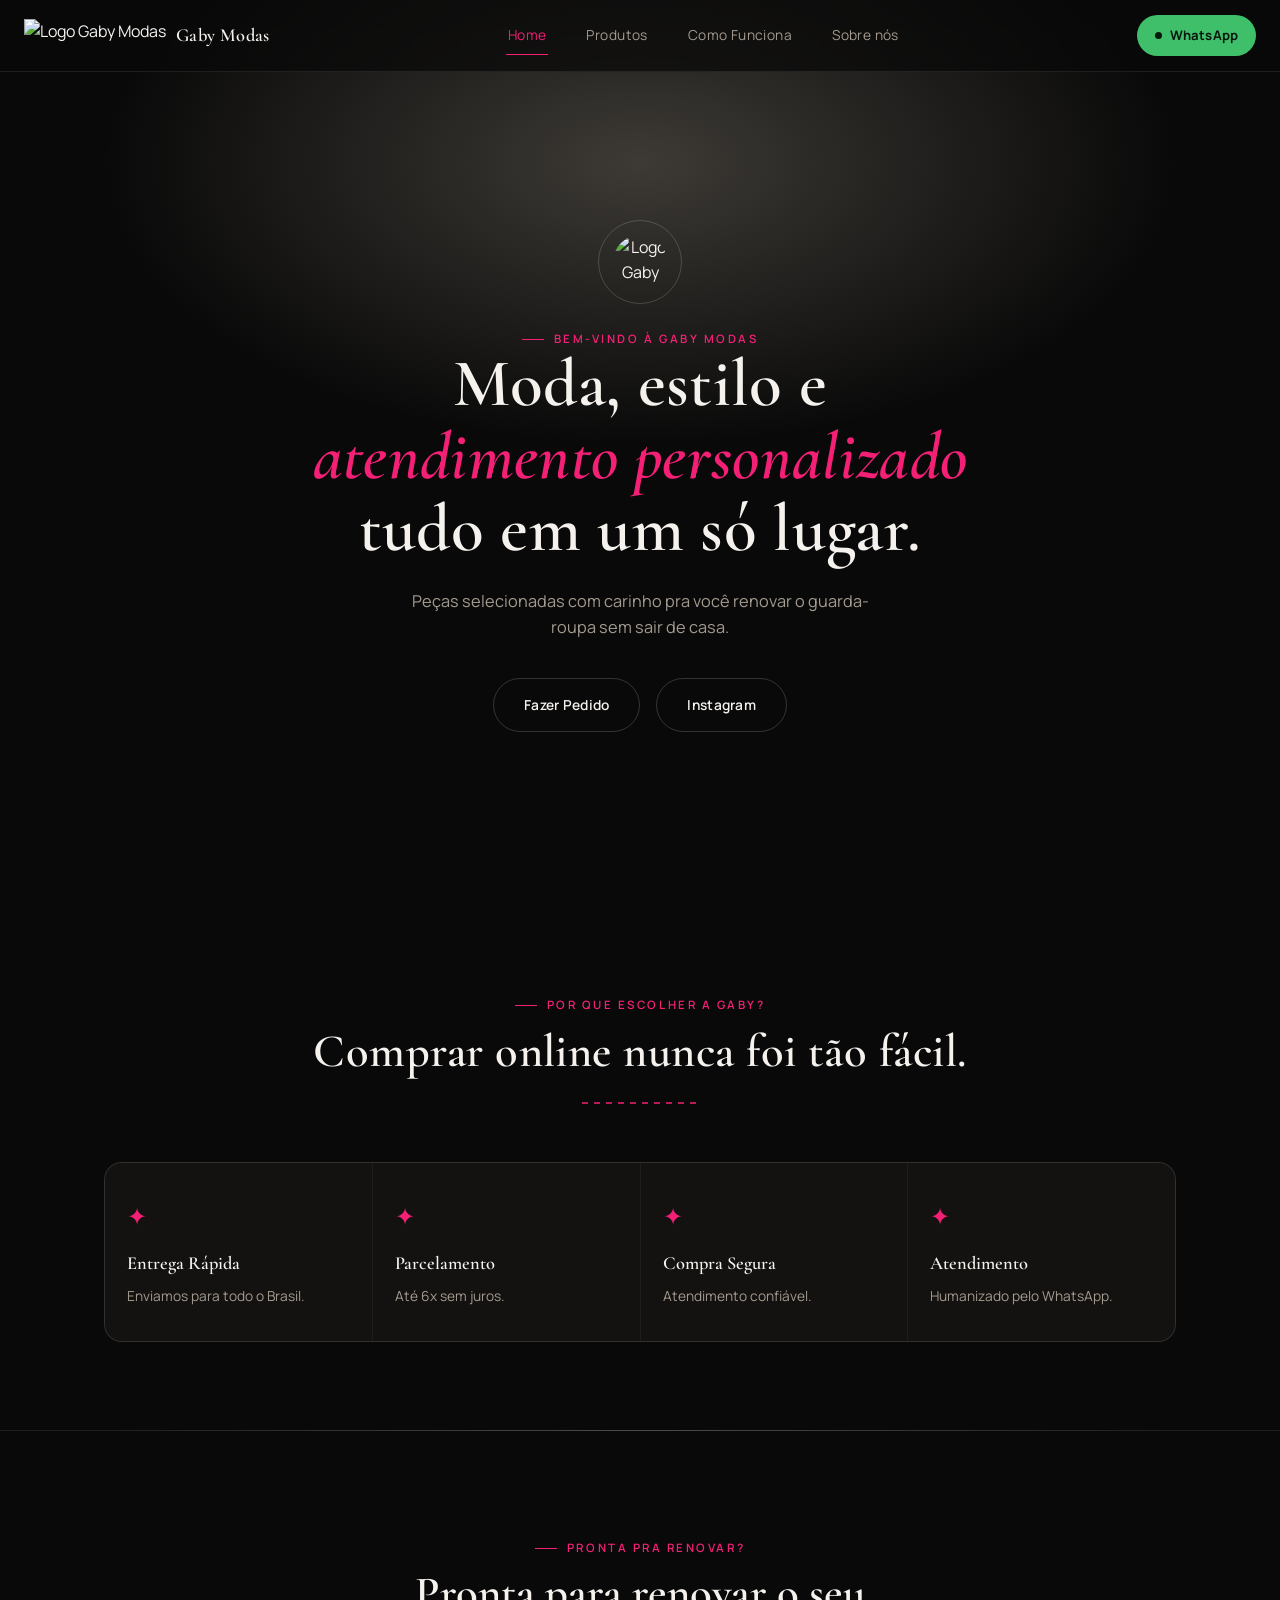
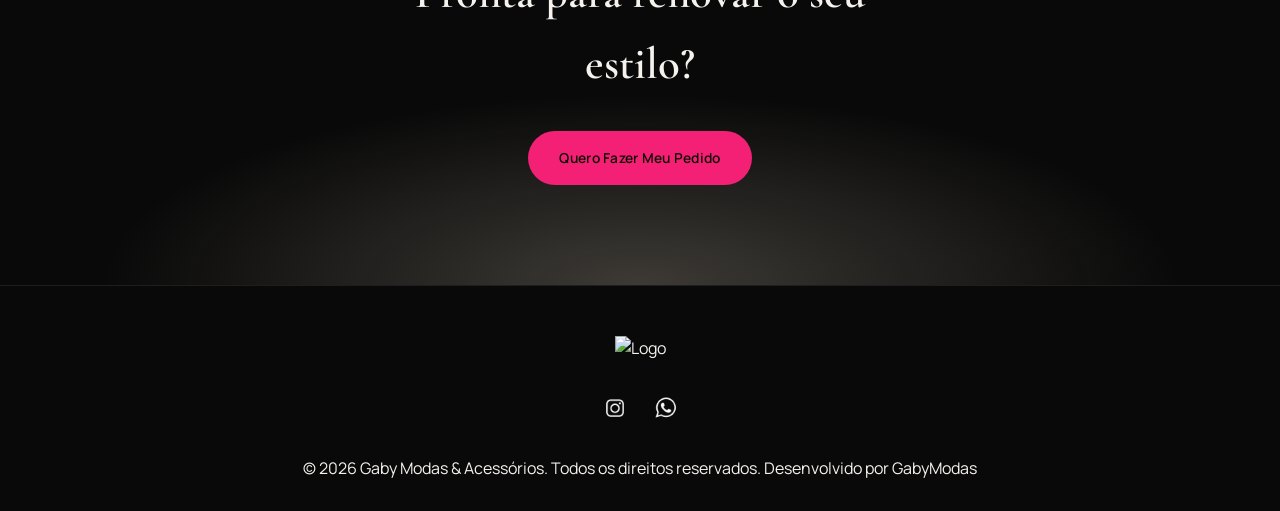
==== GabyModassistem/index.html @ c8cf74db "Add files via upload" ====
<!DOCTYPE html>
<html lang="pt-BR">
<head>
<meta charset="UTF-8" />
<meta name="viewport" content="width=device-width, initial-scale=1.0, viewport-fit=cover" />
<title>Gaby Modas & Acessórios — Home</title>
<meta name="description" content="Moda feminina, tênis e acessórios. Atendimento personalizado pelo WhatsApp." />
<meta name="theme-color" content="#090909" />
<link rel="shortcut icon" href="assets/img/FaviconG.png" type="image/x-icon">
<link rel="preconnect" href="https://fonts.googleapis.com">
<link rel="preconnect" href="https://fonts.gstatic.com" crossorigin>
<link href="https://fonts.googleapis.com/css2?family=Cormorant+Garamond:ital,wght@0,500;0,600;1,500&family=Manrope:wght@400;500;600;700&display=swap" rel="stylesheet">
<link rel="stylesheet" href="css/style.css" />
</head>
<body data-page="home">

<nav class="navbar">
  <a href="index.html" class="nav-brand">
    <img src="https://gabymodas.vercel.app/logo_1.png" alt="Logo Gaby Modas" />
    <span>Gaby Modas</span>
  </a>

  <div class="nav-links">
    <a href="index.html" data-page="home">Home</a>
    <a href="produtos.html" data-page="produtos">Produtos</a>
    <a href="como-funciona.html" data-page="como-funciona">Como Funciona</a>
    <a href="Sobrenos.html" data-page="sobre-nos">Sobre nós</a>
  </div>

  <a class="nav-cta wa-link" href="https://wa.me/5519993519300" target="_blank" rel="noopener">
    <span class="dot"></span> WhatsApp
  </a>

  <button class="nav-toggle" aria-label="Abrir menu">
    <span></span><span></span><span></span>
  </button>
</nav>

<div class="nav-overlay">
  <a href="index.html" data-page="home">Home</a>
  <a href="produtos.html" data-page="produtos">Produtos</a>
  <a href="como-funciona.html" data-page="como-funciona">Como Funciona</a>
  <a href="Sobrenos.html" data-page="sobre-nos">Sobre Nós</a>
  <a class="btn btn-primary nav-cta wa-link" href="#" target="_blank" rel="noopener">
    <span class="dot"></span> Falar no WhatsApp
  </a>
</div>


<header class="hero">
  <img class="hero-logo" src="https://gabymodas.vercel.app/logo_1.png" alt="Logo Gaby Modas" />
  <span class="eyebrow">Bem-vindo à Gaby Modas</span>
  <h1>Moda, estilo e <br><em>atendimento personalizado</em> tudo em um só lugar.</h1>
  <p>Peças selecionadas com carinho pra você renovar o guarda-roupa sem sair de casa.</p>
  <div class="hero-actions">
    <a href="https://wa.me/5519993519300" class="btn btn-outline wa-link" target="_blank" rel="noopener">Fazer Pedido</a>
    <a href="https://www.instagram.com/gabymodaseacessorios2025?utm_source=qr" target="_blank" rel="noopener" class="btn btn-outline">Instagram</a>
  </div>
</header>


<section class="section">
  <div class="section-head reveal">
    <span class="eyebrow">Por que escolher a Gaby?</span>
    <h2 class="section-title">Comprar online nunca foi tão fácil.</h2>
    <div class="stitch">
      <svg viewBox="0 0 120 14"><path d="M2 7 H118" /></svg>
    </div>
  </div>

  <div class="benefit-grid">
    <div class="benefit">
      <div class="icon">✦</div>
      <h3>Entrega Rápida</h3>
      <p>Enviamos para todo o Brasil.</p>
    </div>
    <div class="benefit">
      <div class="icon">✦</div>
      <h3>Parcelamento</h3>
      <p>Até 6x sem juros.</p>
    </div>
    <div class="benefit">
      <div class="icon">✦</div>
      <h3>Compra Segura</h3>
      <p>Atendimento confiável.</p>
    </div>
    <div class="benefit">
      <div class="icon">✦</div>
      <h3>Atendimento</h3>
      <p>Humanizado pelo WhatsApp.</p>
    </div>
  </div>
</section>


<section class="cta-final">
  <span class="eyebrow">Pronta pra renovar?</span>
  <h2>Pronta para renovar o seu estilo?</h2>
  <a href="#" class="btn btn-primary wa-link" target="_blank" rel="noopener">Quero Fazer Meu Pedido</a>
</section>

<footer>
  <a href="index.html" class="nav-brand">
    <img src="https://gabymodas.vercel.app/logo_1.png" alt="Logo" />
  </a>
  <div class="foot-links">
    <a href="https://www.instagram.com/gabymodaseacessorios2025?utm_source=qr" target="_blank" rel="noopener" aria-label="Instagram"><img src="assets/img/LogoInsta.png" alt="logoInstagram"></a>
    <a href="#" class="wa-link" target="_blank" rel="noopener" aria-label="WhatsApp"><img src="assets/img/logoWhatsApp.png" alt="logoWhatsApp"></a>
  </div>
  <p>© 2026 Gaby Modas & Acessórios. Todos os direitos reservados. Desenvolvido por GabyModas</p>
  </footer>

<script src="js/main.js"></script>
</body>
</html>
---- GabyModassistem/css/style.css ----
:root {
  --bg: #090909;
  --bg-elevated: #141210;
  --bg-card: #16140f;
  --line: rgba(245, 242, 238, 0.09);
  --line-strong: rgba(245, 242, 238, 0.18);

  --text: #f5f2ee;
  --text-muted: #a49b8f;
  --text-faint: #6b645b;

  --accent: #F42076;
  --accent-soft: rgba(163, 154, 140, 0.342);
  --accent-dim: #F42076;

  --whatsapp: #3fbf6a;

  --font-display: "Cormorant Garamond", "Times New Roman", serif;
  --font-body: "Manrope", -apple-system, BlinkMacSystemFont, sans-serif;

  --nav-h: 72px;
  --ease: cubic-bezier(0.22, 1, 0.36, 1);
  --footer-icon-size: 36px;
}

@media (prefers-reduced-motion: reduce) {
  * { animation-duration: 0.001ms !important; transition-duration: 0.001ms !important; }
}

* { box-sizing: border-box; margin: 0; padding: 0; }

html { scroll-behavior: smooth; }

body {
  background: var(--bg);
  color: var(--text);
  font-family: var(--font-body);
  line-height: 1.6;
  -webkit-font-smoothing: antialiased;
  overflow-x: hidden;
}

img { max-width: 100%; display: block; }
a { color: inherit; text-decoration: none; }
ul { list-style: none; }

.eyebrow {
  font-family: var(--font-body);
  font-size: 0.72rem;
  letter-spacing: 0.22em;
  text-transform: uppercase;
  color: var(--accent);
  font-weight: 600;
  display: inline-flex;
  align-items: center;
  gap: 10px;
}
.eyebrow::before {
  content: "";
  width: 22px;
  height: 1px;
  background: var(--accent);
  display: inline-block;
}

.section-title {
  font-family: var(--font-display);
  font-weight: 600;
  font-size: clamp(2rem, 6vw, 2.9rem);
  line-height: 1.15;
  margin-top: 10px;
  letter-spacing: 0.01em;
}

.section {
  padding: 88px 24px;
  max-width: 1120px;
  margin: 0 auto;
}

.section-head { text-align: center; margin-bottom: 52px; }

.stitch {
  width: 120px;
  height: 14px;
  margin: 18px auto 0;
  overflow: hidden;
}
.stitch svg { width: 100%; height: 100%; display: block; }
.stitch path {
  stroke: var(--accent);
  stroke-width: 1.4;
  stroke-dasharray: 6 6;
  fill: none;
  stroke-dashoffset: 200;
  transition: stroke-dashoffset 1.1s var(--ease);
}
.stitch.in-view path { stroke-dashoffset: 0; }

.navbar {
  position: fixed;
  top: 0; left: 0; right: 0;
  height: var(--nav-h);
  z-index: 1000;
  display: flex;
  align-items: center;
  justify-content: space-between;
  padding: 0 24px;
  background: rgba(9, 9, 9, 0.72);
  backdrop-filter: blur(14px) saturate(140%);
  -webkit-backdrop-filter: blur(14px) saturate(140%);
  border-bottom: 1px solid var(--line);
  transition: transform 0.4s var(--ease), background 0.3s ease;
}
.navbar.nav-hidden { transform: translateY(-100%); }
.navbar.nav-solid { background: rgba(9, 9, 9, 0.94); }

.nav-brand { display: flex; align-items: center; gap: 10px; }
.nav-brand img { height: 34px; width: auto; }
.nav-brand span {
  font-family: var(--font-display);
  font-size: 1.15rem;
  letter-spacing: 0.02em;
  font-weight: 600;
}

.nav-links {
  display: flex;
  align-items: center;
  gap: 36px;
}
.nav-links a {
  position: relative;
  font-size: 0.86rem;
  letter-spacing: 0.03em;
  color: var(--text-muted);
  padding: 8px 2px;
  transition: color 0.25s ease;
}
.nav-links a::after {
  content: "";
  position: absolute;
  left: 0; bottom: 0;
  height: 1px;
  width: 0;
  background: var(--accent);
  transition: width 0.3s var(--ease);
}
.nav-links a:hover,
.nav-links a:focus-visible { color: var(--text); }
.nav-links a:hover::after,
.nav-links a:focus-visible::after,
.nav-links a.active::after { width: 100%; }
.nav-links a.active { color: var(--accent); }

.nav-cta {
  display: inline-flex;
  align-items: center;
  gap: 8px;
  background: var(--whatsapp);
  color: #06170c;
  font-weight: 700;
  font-size: 0.82rem;
  padding: 10px 18px;
  border-radius: 100px;
  letter-spacing: 0.01em;
}
.nav-cta .dot {
  width: 7px; height: 7px; border-radius: 50%;
  background: #06170c;
  animation: pulse-dot 1.8s ease-in-out infinite;
}
@keyframes pulse-dot { 0%,100%{opacity:1} 50%{opacity:.35} }

.nav-toggle {
  display: none;
  flex-direction: column;
  gap: 5px;
  background: none;
  border: none;
  cursor: pointer;
  padding: 8px;
}
.nav-toggle span {
  width: 22px; height: 1.5px;
  background: var(--text);
  transition: transform 0.3s var(--ease), opacity 0.2s ease;
}
.nav-toggle.open span:nth-child(1) { transform: translateY(6.5px) rotate(45deg); }
.nav-toggle.open span:nth-child(2) { opacity: 0; }
.nav-toggle.open span:nth-child(3) { transform: translateY(-6.5px) rotate(-45deg); }

.nav-overlay {
  position: fixed;
  inset: 0;
  top: var(--nav-h);
  background: var(--bg);
  z-index: 999;
  display: flex;
  flex-direction: column;
  align-items: center;
  justify-content: center;
  gap: 34px;
  transform: translateY(-12px);
  opacity: 0;
  visibility: hidden;
  transition: opacity 0.3s ease, transform 0.35s var(--ease), visibility 0.3s;
}
.nav-overlay.open { opacity: 1; transform: translateY(0); visibility: visible; }
.nav-overlay a {
  font-family: var(--font-display);
  font-size: 1.7rem;
}
.nav-overlay .nav-cta { margin-top: 12px; }

@media (max-width: 860px) {
  .nav-links, .nav-cta { display: none; }
  .nav-toggle { display: flex; }
}


.btn {
  position: relative;
  overflow: hidden;
  display: inline-flex;
  align-items: center;
  justify-content: center;
  gap: 8px;
  padding: 15px 30px;
  border-radius: 100px;
  font-size: 0.86rem;
  font-weight: 600;
  letter-spacing: 0.02em;
  cursor: pointer;
  border: 1px solid transparent;
  transition: transform 0.18s var(--ease), background 0.25s ease, border-color 0.25s ease;
  -webkit-tap-highlight-color: transparent;
}
.btn:active { transform: scale(0.96); }
.btn-primary { background: var(--accent); color: #100c04; }
.btn-primary:hover { background: #ffffff; }
.btn-outline { background: transparent; border-color: var(--line-strong); color: var(--text); }
.btn-outline:hover { border-color: var(--accent); color: var(--accent); }

.ripple {
  position: absolute;
  border-radius: 50%;
  background: rgba(255,255,255,0.35);
  transform: scale(0);
  animation: ripple 0.6s ease-out;
  pointer-events: none;
}
@keyframes ripple { to { transform: scale(2.6); opacity: 0; } }


.hero {
  min-height: 100svh;
  display: flex;
  flex-direction: column;
  align-items: center;
  justify-content: center;
  text-align: center;
  padding: calc(var(--nav-h) + 40px) 24px 60px;
  position: relative;
  background:
    radial-gradient(ellipse 60% 45% at 50% 18%, var(--accent-soft), transparent 70%),
    var(--bg);
}
.hero-logo {
  width: 84px;
  height: 84px;
  border-radius: 50%;
  border: 1px solid var(--line-strong);
  padding: 14px;
  margin-bottom: 26px;
  animation: float-logo 5s ease-in-out infinite;
}
@keyframes float-logo { 0%,100%{ transform: translateY(0);} 50%{ transform: translateY(-8px);} }

.hero h1 {
  font-family: var(--font-display);
  font-weight: 600;
  font-size: clamp(2.4rem, 7vw, 4.2rem);
  line-height: 1.08;
  max-width: 780px;
  letter-spacing: 0.005em;
}
.hero h1 em {
  font-style: italic;
  color: var(--accent);
}
.hero p {
  margin-top: 22px;
  color: var(--text-muted);
  max-width: 480px;
  font-size: 1.02rem;
}
.hero-actions {
  margin-top: 38px;
  display: flex;
  gap: 16px;
  flex-wrap: wrap;
  justify-content: center;
}

.card-grid {
  display: grid;
  grid-template-columns: repeat(3, 1fr);
  gap: 22px;
}
@media (max-width: 780px) {
  .card-grid { grid-template-columns: 1fr; }
}
.card {
  background: var(--bg-card);
  border: 1px solid var(--line);
  border-radius: 18px;
  overflow: hidden;
  transition: transform 0.35s var(--ease), border-color 0.35s ease, box-shadow 0.35s ease;
  opacity: 0;
  transform: translateY(28px);
}
.card.in-view { opacity: 1; transform: translateY(0); }
.card:active { transform: scale(0.98); }
.card-media { aspect-ratio: 4/5; overflow: hidden; }
.card-media img {
  width: 100%; height: 100%; object-fit: cover;
  transition: transform 0.6s var(--ease);
}
.card:hover .card-media img { transform: scale(1.06); }
.card:hover { border-color: var(--line-strong); box-shadow: 0 20px 40px -20px rgba(0,0,0,0.6); }
.card-body { padding: 22px 22px 26px; }
.card-body .tag { font-size: 0.7rem; letter-spacing: 0.16em; text-transform: uppercase; color: var(--accent); }
.card-body h3 { font-family: var(--font-display); font-size: 1.5rem; margin-top: 8px; font-weight: 600; }
.card-body p { color: var(--text-muted); font-size: 0.92rem; margin-top: 8px; }

.benefit-grid {
  display: grid;
  grid-template-columns: repeat(4, 1fr);
  gap: 1px;
  background: var(--line);
  border: 1px solid var(--line);
  border-radius: 18px;
  overflow: hidden;
}
@media (max-width: 780px) {
  .benefit-grid { grid-template-columns: repeat(2, 1fr); }
}
.benefit {
  background: var(--bg-elevated);
  padding: 34px 22px;
  opacity: 0;
  transform: translateY(20px);
  transition: opacity 0.5s var(--ease), transform 0.5s var(--ease);
}
.benefit.in-view { opacity: 1; transform: translateY(0); }
.benefit .icon { font-size: 1.5rem; color: var(--accent); margin-bottom: 14px; }
.benefit h3 { font-family: var(--font-display); font-size: 1.15rem; font-weight: 600; }
.benefit p { color: var(--text-muted); font-size: 0.86rem; margin-top: 6px; }

.steps {
  display: flex;
  flex-direction: column;
  gap: 0;
}
.step {
  display: grid;
  grid-template-columns: 90px 1fr;
  gap: 22px;
  padding: 34px 0;
  border-bottom: 1px solid var(--line);
  opacity: 0;
  transform: translateX(-16px);
  transition: opacity 0.5s var(--ease), transform 0.5s var(--ease);
}
.step:last-child { border-bottom: none; }
.step.in-view { opacity: 1; transform: translateX(0); }
.step-num {
  font-family: var(--font-display);
  font-size: 2.6rem;
  color: var(--accent-dim);
  font-weight: 600;
  line-height: 1;
}
.step h3 { font-family: var(--font-display); font-size: 1.35rem; font-weight: 600; margin-bottom: 6px; }
.step p { color: var(--text-muted); font-size: 0.95rem; max-width: 460px; }

.cta-final {
  text-align: center;
  padding: 100px 24px;
  border-top: 1px solid var(--line);
  background: radial-gradient(ellipse 60% 60% at 50% 100%, var(--accent-soft), transparent 70%);
}
.cta-final h2 {
  font-family: var(--font-display);
  font-size: clamp(1.9rem, 5vw, 2.8rem);
  font-weight: 600;
  max-width: 560px;
  margin: 0 auto 30px;
}

.page-header {
  padding: calc(var(--nav-h) + 70px) 24px 40px;
  text-align: left;
  max-width: 1120px;
  margin: 0 auto 28px;
}
@media (max-width: 780px) {
  .page-header { text-align: center; padding-top: calc(var(--nav-h) + 40px); }
}

.reveal {
  opacity: 0;
  transform: translateY(24px);
  transition: opacity 0.6s var(--ease), transform 0.6s var(--ease);
}
.reveal.in-view { opacity: 1; transform: translateY(0); }

footer {
  padding: 50px 24px 30px;
  border-top: 1px solid var(--line);
  text-align: center;
}
footer .nav-brand { justify-content: center; margin-bottom: 18px; }
footer .nav-brand img { height: var(--footer-icon-size); width: auto; }
footer .foot-links { display: flex; gap: 15px; justify-content: center; margin-bottom: 22px; }
footer .foot-links a:hover { color: var(--accent); }
footer .foot-links img { width: var(--footer-icon-size); height: var(--footer-icon-size); object-fit: contain; display: inline-block; }
footer p a { color: var(--text-faint); text-decoration: underline; text-underline-offset: 2px; }

/* Payments section */
.payments-grid {
  display: flex;
  gap: 18px;
  justify-content: center;
  flex-wrap: wrap;
  margin-top: 18px;
}
.payment-item {
  background: var(--bg-elevated);
  color: var(--text);
  padding: 18px 22px;
  border-radius: 12px;
  min-width: 140px;
  display: flex;
  align-items: center;
  justify-content: center;
  font-weight: 600;
  border: 1px solid var(--line);
}
@media (max-width: 560px) {
  .payment-item { min-width: 120px; padding: 14px; }
}
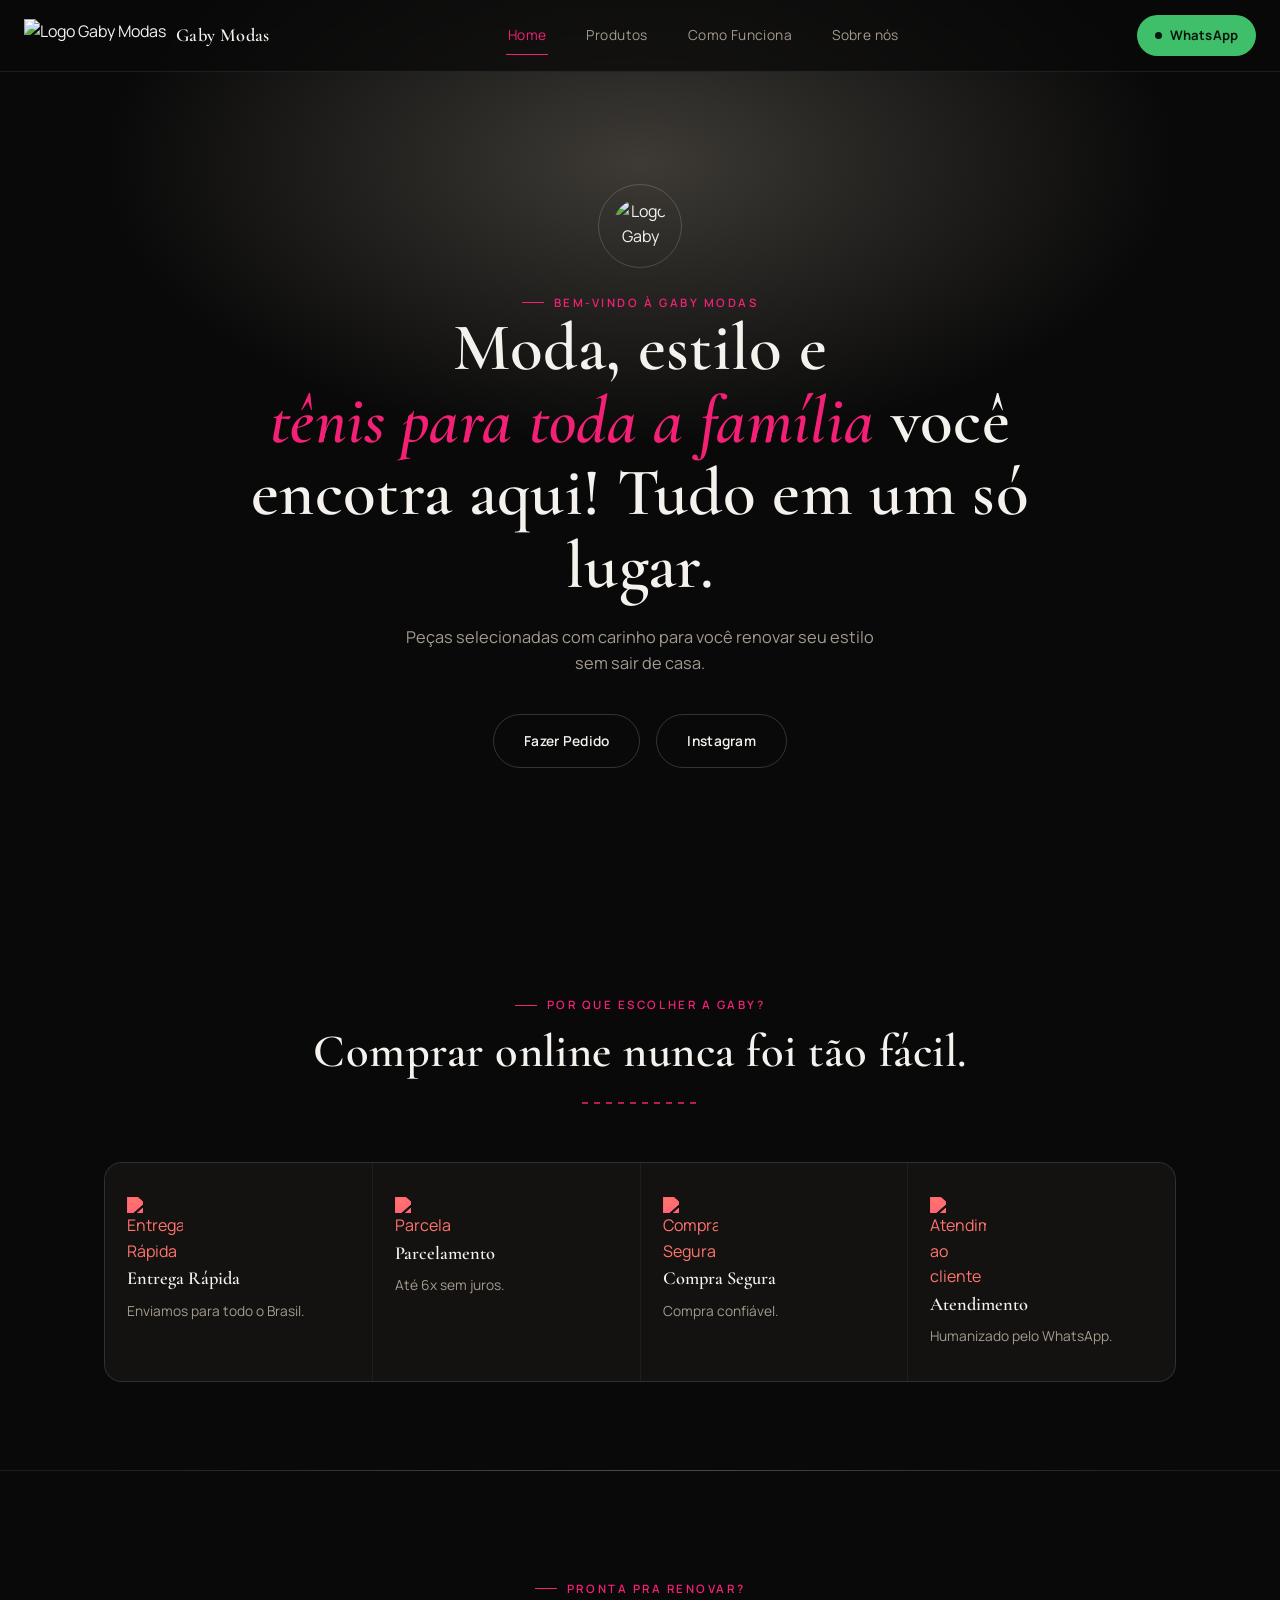
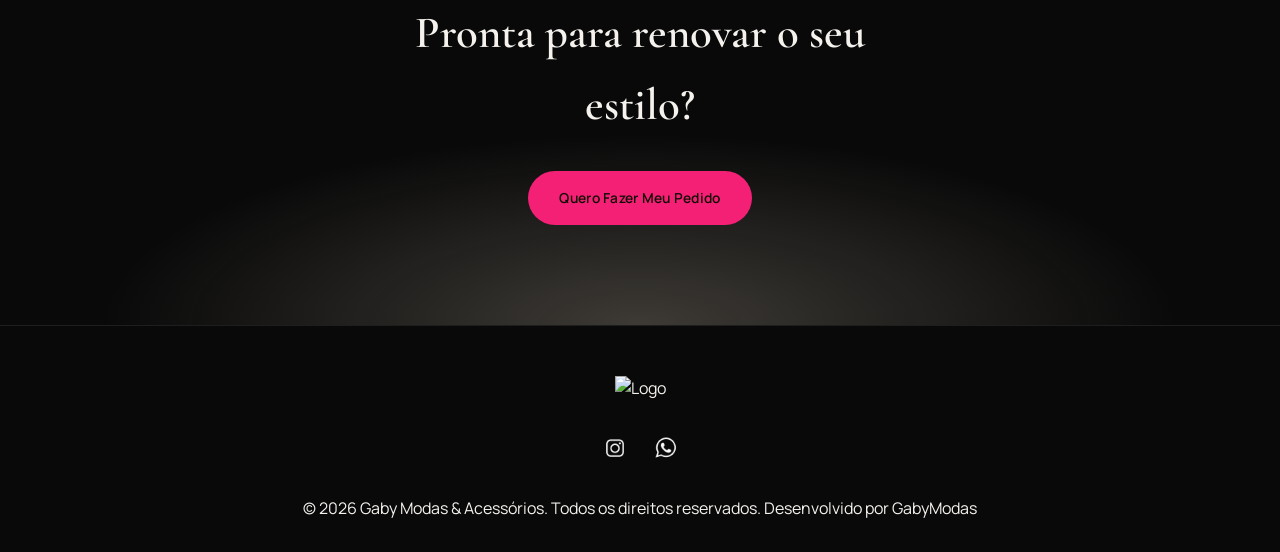
==== commit d1985b27: "organiza estrutura do projeto" ====
--- a/GabyModassistem/index.html
+++ b/GabyModassistem/index.html
@@ -1,115 +1,126 @@
 <!DOCTYPE html>
 <html lang="pt-BR">
+
 <head>
-<meta charset="UTF-8" />
-<meta name="viewport" content="width=device-width, initial-scale=1.0, viewport-fit=cover" />
-<title>Gaby Modas & Acessórios — Home</title>
-<meta name="description" content="Moda feminina, tênis e acessórios. Atendimento personalizado pelo WhatsApp." />
-<meta name="theme-color" content="#090909" />
-<link rel="shortcut icon" href="assets/img/FaviconG.png" type="image/x-icon">
-<link rel="preconnect" href="https://fonts.googleapis.com">
-<link rel="preconnect" href="https://fonts.gstatic.com" crossorigin>
-<link href="https://fonts.googleapis.com/css2?family=Cormorant+Garamond:ital,wght@0,500;0,600;1,500&family=Manrope:wght@400;500;600;700&display=swap" rel="stylesheet">
-<link rel="stylesheet" href="css/style.css" />
+  <meta charset="UTF-8" />
+  <meta name="viewport" content="width=device-width, initial-scale=1.0, viewport-fit=cover" />
+  <title>Gaby Modas & Acessórios — Home</title>
+  <meta name="description" content="Moda feminina, tênis e acessórios. Atendimento personalizado pelo WhatsApp." />
+  <meta name="theme-color" content="#090909" />
+  <link rel="shortcut icon" href="assets/img/FaviconG.png" type="image/x-icon">
+  <link rel="preconnect" href="https://fonts.googleapis.com">
+  <link rel="preconnect" href="https://fonts.gstatic.com" crossorigin>
+  <link
+    href="https://fonts.googleapis.com/css2?family=Cormorant+Garamond:ital,wght@0,500;0,600;1,500&family=Manrope:wght@400;500;600;700&display=swap"
+    rel="stylesheet">
+  <link rel="stylesheet" href="css/style.css" />
 </head>
+
 <body data-page="home">
 
-<nav class="navbar">
-  <a href="index.html" class="nav-brand">
-    <img src="https://gabymodas.vercel.app/logo_1.png" alt="Logo Gaby Modas" />
-    <span>Gaby Modas</span>
-  </a>
+  <nav class="navbar">
+    <a href="index.html" class="nav-brand">
+      <img src="https://gabymodas.vercel.app/logo_1.png" alt="Logo Gaby Modas" />
+      <span>Gaby Modas</span>
+    </a>
 
-  <div class="nav-links">
+    <div class="nav-links">
+      <a href="index.html" data-page="home">Home</a>
+      <a href="produtos.html" data-page="produtos">Produtos</a>
+      <a href="como-funciona.html" data-page="como-funciona">Como Funciona</a>
+      <a href="Sobrenos.html" data-page="sobre-nos">Sobre nós</a>
+    </div>
+
+    <a class="nav-cta wa-link" href="https://wa.me/5519993519300" target="_blank" rel="noopener">
+      <span class="dot"></span> WhatsApp
+    </a>
+
+    <button class="nav-toggle" aria-label="Abrir menu">
+      <span></span><span></span><span></span>
+    </button>
+  </nav>
+
+  <div class="nav-overlay">
     <a href="index.html" data-page="home">Home</a>
     <a href="produtos.html" data-page="produtos">Produtos</a>
     <a href="como-funciona.html" data-page="como-funciona">Como Funciona</a>
-    <a href="Sobrenos.html" data-page="sobre-nos">Sobre nós</a>
+    <a href="Sobrenos.html" data-page="sobre-nos">Sobre Nós</a>
+    <a class="btn btn-primary nav-cta wa-link" href="#" target="_blank" rel="noopener">
+      <span class="dot"></span> Falar no WhatsApp
+    </a>
   </div>
 
-  <a class="nav-cta wa-link" href="https://wa.me/5519993519300" target="_blank" rel="noopener">
-    <span class="dot"></span> WhatsApp
-  </a>
 
-  <button class="nav-toggle" aria-label="Abrir menu">
-    <span></span><span></span><span></span>
-  </button>
-</nav>
-
-<div class="nav-overlay">
-  <a href="index.html" data-page="home">Home</a>
-  <a href="produtos.html" data-page="produtos">Produtos</a>
-  <a href="como-funciona.html" data-page="como-funciona">Como Funciona</a>
-  <a href="Sobrenos.html" data-page="sobre-nos">Sobre Nós</a>
-  <a class="btn btn-primary nav-cta wa-link" href="#" target="_blank" rel="noopener">
-    <span class="dot"></span> Falar no WhatsApp
-  </a>
-</div>
+  <header class="hero">
+    <img class="hero-logo" src="https://gabymodas.vercel.app/logo_1.png" alt="Logo Gaby Modas" />
+    <span class="eyebrow">Bem-vindo à Gaby Modas</span>
+    <h1>Moda, estilo e <br><em>tênis para toda a família</em> você encotra aqui! Tudo em um só lugar.</h1>
+    <p>Peças selecionadas com carinho para você renovar seu estilo sem sair de casa.</p>
+    <div class="hero-actions">
+      <a href="https://wa.me/5519993519300" class="btn btn-outline wa-link" target="_blank" rel="noopener">Fazer
+        Pedido</a>
+      <a href="https://www.instagram.com/gabymodaseacessorios2025?utm_source=qr" target="_blank" rel="noopener"
+        class="btn btn-outline">Instagram</a>
+    </div>
+  </header>
 
 
-<header class="hero">
-  <img class="hero-logo" src="https://gabymodas.vercel.app/logo_1.png" alt="Logo Gaby Modas" />
-  <span class="eyebrow">Bem-vindo à Gaby Modas</span>
-  <h1>Moda, estilo e <br><em>atendimento personalizado</em> tudo em um só lugar.</h1>
-  <p>Peças selecionadas com carinho pra você renovar o guarda-roupa sem sair de casa.</p>
-  <div class="hero-actions">
-    <a href="https://wa.me/5519993519300" class="btn btn-outline wa-link" target="_blank" rel="noopener">Fazer Pedido</a>
-    <a href="https://www.instagram.com/gabymodaseacessorios2025?utm_source=qr" target="_blank" rel="noopener" class="btn btn-outline">Instagram</a>
-  </div>
-</header>
+  <section class="section">
+    <div class="section-head reveal">
+      <span class="eyebrow">Por que escolher a Gaby?</span>
+      <h2 class="section-title">Comprar online nunca foi tão fácil.</h2>
+      <div class="stitch">
+        <svg viewBox="0 0 120 14">
+          <path d="M2 7 H118" />
+        </svg>
+      </div>
+    </div>
+
+    <div class="benefit-grid">
+      <div class="benefit">
+        <div class="icon"><img src="assets/icon/entrega.png" alt="Entrega Rápida"></div>
+        <h3>Entrega Rápida</h3>
+        <p>Enviamos para todo o Brasil.</p>
+      </div>
+      <div class="benefit">
+        <div class="icon"><img src="assets/icon/dia-de-pagamento.png" alt="Parcelamento "></div>
+        <h3>Parcelamento</h3>
+        <p>Até 6x sem juros.</p>
+      </div>
+      <div class="benefit">
+        <div class="icon"><img src="assets/icon/bolsa-de-compras.png" alt="Compra Segura"></div>
+        <h3>Compra Segura</h3>
+        <p>Compra confiável.</p>
+      </div>
+      <div class="benefit">
+        <div class="icon"><img src="assets/icon/atendimento-ao-cliente.png" alt="Atendimento ao cliente"></div>
+        <h3>Atendimento</h3>
+        <p>Humanizado pelo WhatsApp.</p>
+      </div>
+    </div>
+  </section>
 
 
-<section class="section">
-  <div class="section-head reveal">
-    <span class="eyebrow">Por que escolher a Gaby?</span>
-    <h2 class="section-title">Comprar online nunca foi tão fácil.</h2>
-    <div class="stitch">
-      <svg viewBox="0 0 120 14"><path d="M2 7 H118" /></svg>
+  <section class="cta-final">
+    <span class="eyebrow">Pronta pra renovar?</span>
+    <h2>Pronta para renovar o seu estilo?</h2>
+    <a href="#" class="btn btn-primary wa-link" target="_blank" rel="noopener">Quero Fazer Meu Pedido</a>
+  </section>
+
+  <footer>
+    <a href="index.html" class="nav-brand">
+      <img src="https://gabymodas.vercel.app/logo_1.png" alt="Logo" />
+    </a>
+    <div class="foot-links">
+      <a href="https://www.instagram.com/gabymodaseacessorios2025?utm_source=qr" target="_blank" rel="noopener"
+        aria-label="Instagram"><img src="assets/img/LogoInsta.png" alt="logoInstagram"></a>
+      <a href="#" class="wa-link" target="_blank" rel="noopener" aria-label="WhatsApp"><img
+          src="assets/img/logoWhatsApp.png" alt="logoWhatsApp"></a>
     </div>
-  </div>
-
-  <div class="benefit-grid">
-    <div class="benefit">
-      <div class="icon">✦</div>
-      <h3>Entrega Rápida</h3>
-      <p>Enviamos para todo o Brasil.</p>
-    </div>
-    <div class="benefit">
-      <div class="icon">✦</div>
-      <h3>Parcelamento</h3>
-      <p>Até 6x sem juros.</p>
-    </div>
-    <div class="benefit">
-      <div class="icon">✦</div>
-      <h3>Compra Segura</h3>
-      <p>Atendimento confiável.</p>
-    </div>
-    <div class="benefit">
-      <div class="icon">✦</div>
-      <h3>Atendimento</h3>
-      <p>Humanizado pelo WhatsApp.</p>
-    </div>
-  </div>
-</section>
-
-
-<section class="cta-final">
-  <span class="eyebrow">Pronta pra renovar?</span>
-  <h2>Pronta para renovar o seu estilo?</h2>
-  <a href="#" class="btn btn-primary wa-link" target="_blank" rel="noopener">Quero Fazer Meu Pedido</a>
-</section>
-
-<footer>
-  <a href="index.html" class="nav-brand">
-    <img src="https://gabymodas.vercel.app/logo_1.png" alt="Logo" />
-  </a>
-  <div class="foot-links">
-    <a href="https://www.instagram.com/gabymodaseacessorios2025?utm_source=qr" target="_blank" rel="noopener" aria-label="Instagram"><img src="assets/img/LogoInsta.png" alt="logoInstagram"></a>
-    <a href="#" class="wa-link" target="_blank" rel="noopener" aria-label="WhatsApp"><img src="assets/img/logoWhatsApp.png" alt="logoWhatsApp"></a>
-  </div>
-  <p>© 2026 Gaby Modas & Acessórios. Todos os direitos reservados. Desenvolvido por GabyModas</p>
+    <p>© 2026 Gaby Modas & Acessórios. Todos os direitos reservados. Desenvolvido por GabyModas</p>
   </footer>
 
-<script src="js/main.js"></script>
+  <script src="js/main.js"></script>
 </body>
-</html>
+
+</html>
--- a/GabyModassistem/css/style.css
+++ b/GabyModassistem/css/style.css
@@ -24,12 +24,21 @@
 }
 
 @media (prefers-reduced-motion: reduce) {
-  * { animation-duration: 0.001ms !important; transition-duration: 0.001ms !important; }
-}
-
-* { box-sizing: border-box; margin: 0; padding: 0; }
-
-html { scroll-behavior: smooth; }
+  * {
+    animation-duration: 0.001ms !important;
+    transition-duration: 0.001ms !important;
+  }
+}
+
+* {
+  box-sizing: border-box;
+  margin: 0;
+  padding: 0;
+}
+
+html {
+  scroll-behavior: smooth;
+}
 
 body {
   background: var(--bg);
@@ -40,9 +49,19 @@
   overflow-x: hidden;
 }
 
-img { max-width: 100%; display: block; }
-a { color: inherit; text-decoration: none; }
-ul { list-style: none; }
+img {
+  max-width: 100%;
+  display: block;
+}
+
+a {
+  color: inherit;
+  text-decoration: none;
+}
+
+ul {
+  list-style: none;
+}
 
 .eyebrow {
   font-family: var(--font-body);
@@ -55,6 +74,7 @@
   align-items: center;
   gap: 10px;
 }
+
 .eyebrow::before {
   content: "";
   width: 22px;
@@ -78,7 +98,10 @@
   margin: 0 auto;
 }
 
-.section-head { text-align: center; margin-bottom: 52px; }
+.section-head {
+  text-align: center;
+  margin-bottom: 52px;
+}
 
 .stitch {
   width: 120px;
@@ -86,7 +109,13 @@
   margin: 18px auto 0;
   overflow: hidden;
 }
-.stitch svg { width: 100%; height: 100%; display: block; }
+
+.stitch svg {
+  width: 100%;
+  height: 100%;
+  display: block;
+}
+
 .stitch path {
   stroke: var(--accent);
   stroke-width: 1.4;
@@ -95,11 +124,16 @@
   stroke-dashoffset: 200;
   transition: stroke-dashoffset 1.1s var(--ease);
 }
-.stitch.in-view path { stroke-dashoffset: 0; }
+
+.stitch.in-view path {
+  stroke-dashoffset: 0;
+}
 
 .navbar {
   position: fixed;
-  top: 0; left: 0; right: 0;
+  top: 0;
+  left: 0;
+  right: 0;
   height: var(--nav-h);
   z-index: 1000;
   display: flex;
@@ -112,11 +146,26 @@
   border-bottom: 1px solid var(--line);
   transition: transform 0.4s var(--ease), background 0.3s ease;
 }
-.navbar.nav-hidden { transform: translateY(-100%); }
-.navbar.nav-solid { background: rgba(9, 9, 9, 0.94); }
-
-.nav-brand { display: flex; align-items: center; gap: 10px; }
-.nav-brand img { height: 34px; width: auto; }
+
+.navbar.nav-hidden {
+  transform: translateY(-100%);
+}
+
+.navbar.nav-solid {
+  background: rgba(9, 9, 9, 0.94);
+}
+
+.nav-brand {
+  display: flex;
+  align-items: center;
+  gap: 10px;
+}
+
+.nav-brand img {
+  height: 34px;
+  width: auto;
+}
+
 .nav-brand span {
   font-family: var(--font-display);
   font-size: 1.15rem;
@@ -129,6 +178,7 @@
   align-items: center;
   gap: 36px;
 }
+
 .nav-links a {
   position: relative;
   font-size: 0.86rem;
@@ -137,21 +187,32 @@
   padding: 8px 2px;
   transition: color 0.25s ease;
 }
+
 .nav-links a::after {
   content: "";
   position: absolute;
-  left: 0; bottom: 0;
+  left: 0;
+  bottom: 0;
   height: 1px;
   width: 0;
   background: var(--accent);
   transition: width 0.3s var(--ease);
 }
+
 .nav-links a:hover,
-.nav-links a:focus-visible { color: var(--text); }
+.nav-links a:focus-visible {
+  color: var(--text);
+}
+
 .nav-links a:hover::after,
 .nav-links a:focus-visible::after,
-.nav-links a.active::after { width: 100%; }
-.nav-links a.active { color: var(--accent); }
+.nav-links a.active::after {
+  width: 100%;
+}
+
+.nav-links a.active {
+  color: var(--accent);
+}
 
 .nav-cta {
   display: inline-flex;
@@ -165,12 +226,26 @@
   border-radius: 100px;
   letter-spacing: 0.01em;
 }
+
 .nav-cta .dot {
-  width: 7px; height: 7px; border-radius: 50%;
+  width: 7px;
+  height: 7px;
+  border-radius: 50%;
   background: #06170c;
   animation: pulse-dot 1.8s ease-in-out infinite;
 }
-@keyframes pulse-dot { 0%,100%{opacity:1} 50%{opacity:.35} }
+
+@keyframes pulse-dot {
+
+  0%,
+  100% {
+    opacity: 1
+  }
+
+  50% {
+    opacity: .35
+  }
+}
 
 .nav-toggle {
   display: none;
@@ -181,14 +256,25 @@
   cursor: pointer;
   padding: 8px;
 }
+
 .nav-toggle span {
-  width: 22px; height: 1.5px;
+  width: 22px;
+  height: 1.5px;
   background: var(--text);
   transition: transform 0.3s var(--ease), opacity 0.2s ease;
 }
-.nav-toggle.open span:nth-child(1) { transform: translateY(6.5px) rotate(45deg); }
-.nav-toggle.open span:nth-child(2) { opacity: 0; }
-.nav-toggle.open span:nth-child(3) { transform: translateY(-6.5px) rotate(-45deg); }
+
+.nav-toggle.open span:nth-child(1) {
+  transform: translateY(6.5px) rotate(45deg);
+}
+
+.nav-toggle.open span:nth-child(2) {
+  opacity: 0;
+}
+
+.nav-toggle.open span:nth-child(3) {
+  transform: translateY(-6.5px) rotate(-45deg);
+}
 
 .nav-overlay {
   position: fixed;
@@ -206,16 +292,32 @@
   visibility: hidden;
   transition: opacity 0.3s ease, transform 0.35s var(--ease), visibility 0.3s;
 }
-.nav-overlay.open { opacity: 1; transform: translateY(0); visibility: visible; }
+
+.nav-overlay.open {
+  opacity: 1;
+  transform: translateY(0);
+  visibility: visible;
+}
+
 .nav-overlay a {
   font-family: var(--font-display);
   font-size: 1.7rem;
 }
-.nav-overlay .nav-cta { margin-top: 12px; }
+
+.nav-overlay .nav-cta {
+  margin-top: 12px;
+}
 
 @media (max-width: 860px) {
-  .nav-links, .nav-cta { display: none; }
-  .nav-toggle { display: flex; }
+
+  .nav-links,
+  .nav-cta {
+    display: none;
+  }
+
+  .nav-toggle {
+    display: flex;
+  }
 }
 
 
@@ -236,21 +338,46 @@
   transition: transform 0.18s var(--ease), background 0.25s ease, border-color 0.25s ease;
   -webkit-tap-highlight-color: transparent;
 }
-.btn:active { transform: scale(0.96); }
-.btn-primary { background: var(--accent); color: #100c04; }
-.btn-primary:hover { background: #ffffff; }
-.btn-outline { background: transparent; border-color: var(--line-strong); color: var(--text); }
-.btn-outline:hover { border-color: var(--accent); color: var(--accent); }
+
+.btn:active {
+  transform: scale(0.96);
+}
+
+.btn-primary {
+  background: var(--accent);
+  color: #100c04;
+}
+
+.btn-primary:hover {
+  background: #ffffff;
+}
+
+.btn-outline {
+  background: transparent;
+  border-color: var(--line-strong);
+  color: var(--text);
+}
+
+.btn-outline:hover {
+  border-color: var(--accent);
+  color: var(--accent);
+}
 
 .ripple {
   position: absolute;
   border-radius: 50%;
-  background: rgba(255,255,255,0.35);
+  background: rgba(255, 255, 255, 0.35);
   transform: scale(0);
   animation: ripple 0.6s ease-out;
   pointer-events: none;
 }
-@keyframes ripple { to { transform: scale(2.6); opacity: 0; } }
+
+@keyframes ripple {
+  to {
+    transform: scale(2.6);
+    opacity: 0;
+  }
+}
 
 
 .hero {
@@ -266,6 +393,7 @@
     radial-gradient(ellipse 60% 45% at 50% 18%, var(--accent-soft), transparent 70%),
     var(--bg);
 }
+
 .hero-logo {
   width: 84px;
   height: 84px;
@@ -275,7 +403,18 @@
   margin-bottom: 26px;
   animation: float-logo 5s ease-in-out infinite;
 }
-@keyframes float-logo { 0%,100%{ transform: translateY(0);} 50%{ transform: translateY(-8px);} }
+
+@keyframes float-logo {
+
+  0%,
+  100% {
+    transform: translateY(0);
+  }
+
+  50% {
+    transform: translateY(-8px);
+  }
+}
 
 .hero h1 {
   font-family: var(--font-display);
@@ -285,16 +424,19 @@
   max-width: 780px;
   letter-spacing: 0.005em;
 }
+
 .hero h1 em {
   font-style: italic;
   color: var(--accent);
 }
+
 .hero p {
   margin-top: 22px;
   color: var(--text-muted);
   max-width: 480px;
   font-size: 1.02rem;
 }
+
 .hero-actions {
   margin-top: 38px;
   display: flex;
@@ -308,9 +450,19 @@
   grid-template-columns: repeat(3, 1fr);
   gap: 22px;
 }
+
+.texto-centralizado{
+     color: var(--accent);
+    font-size: 24px;          
+    text-align: center;    
+}
+
 @media (max-width: 780px) {
-  .card-grid { grid-template-columns: 1fr; }
-}
+  .card-grid {
+    grid-template-columns: 1fr;
+  }
+}
+
 .card {
   background: var(--bg-card);
   border: 1px solid var(--line);
@@ -320,19 +472,60 @@
   opacity: 0;
   transform: translateY(28px);
 }
-.card.in-view { opacity: 1; transform: translateY(0); }
-.card:active { transform: scale(0.98); }
-.card-media { aspect-ratio: 4/5; overflow: hidden; }
+
+.card.in-view {
+  opacity: 1;
+  transform: translateY(0);
+}
+
+.card:active {
+  transform: scale(0.98);
+}
+
+.card-media {
+  aspect-ratio: 4/5;
+  overflow: hidden;
+}
+
 .card-media img {
-  width: 100%; height: 100%; object-fit: cover;
+  width: 100%;
+  height: 100%;
+  object-fit: cover;
   transition: transform 0.6s var(--ease);
 }
-.card:hover .card-media img { transform: scale(1.06); }
-.card:hover { border-color: var(--line-strong); box-shadow: 0 20px 40px -20px rgba(0,0,0,0.6); }
-.card-body { padding: 22px 22px 26px; }
-.card-body .tag { font-size: 0.7rem; letter-spacing: 0.16em; text-transform: uppercase; color: var(--accent); }
-.card-body h3 { font-family: var(--font-display); font-size: 1.5rem; margin-top: 8px; font-weight: 600; }
-.card-body p { color: var(--text-muted); font-size: 0.92rem; margin-top: 8px; }
+
+.card:hover .card-media img {
+  transform: scale(1.06);
+}
+
+.card:hover {
+  border-color: var(--line-strong);
+  box-shadow: 0 20px 40px -20px rgba(0, 0, 0, 0.6);
+}
+
+.card-body {
+  padding: 22px 22px 26px;
+}
+
+.card-body .tag {
+  font-size: 0.7rem;
+  letter-spacing: 0.16em;
+  text-transform: uppercase;
+  color: var(--accent);
+}
+
+.card-body h3 {
+  font-family: var(--font-display);
+  font-size: 1.5rem;
+  margin-top: 8px;
+  font-weight: 600;
+}
+
+.card-body p {
+  color: var(--text-muted);
+  font-size: 0.92rem;
+  margin-top: 8px;
+}
 
 .benefit-grid {
   display: grid;
@@ -343,9 +536,13 @@
   border-radius: 18px;
   overflow: hidden;
 }
+
 @media (max-width: 780px) {
-  .benefit-grid { grid-template-columns: repeat(2, 1fr); }
-}
+  .benefit-grid {
+    grid-template-columns: repeat(2, 1fr);
+  }
+}
+
 .benefit {
   background: var(--bg-elevated);
   padding: 34px 22px;
@@ -353,16 +550,38 @@
   transform: translateY(20px);
   transition: opacity 0.5s var(--ease), transform 0.5s var(--ease);
 }
-.benefit.in-view { opacity: 1; transform: translateY(0); }
-.benefit .icon { font-size: 1.5rem; color: var(--accent); margin-bottom: 14px; }
-.benefit h3 { font-family: var(--font-display); font-size: 1.15rem; font-weight: 600; }
-.benefit p { color: var(--text-muted); font-size: 0.86rem; margin-top: 6px; }
+
+.benefit.in-view {
+  opacity: 1;
+  transform: translateY(0);
+}
+
+.icon img {
+  width: 25%;
+  height: 25%;
+  object-fit:contain;
+
+  filter: invert(39%) sepia(94%) saturate(1800%) hue-rotate(316deg);
+}
+
+.benefit h3 {
+  font-family: var(--font-display);
+  font-size: 1.15rem;
+  font-weight: 600;
+}
+
+.benefit p {
+  color: var(--text-muted);
+  font-size: 0.86rem;
+  margin-top: 6px;
+}
 
 .steps {
   display: flex;
   flex-direction: column;
   gap: 0;
 }
+
 .step {
   display: grid;
   grid-template-columns: 90px 1fr;
@@ -373,8 +592,16 @@
   transform: translateX(-16px);
   transition: opacity 0.5s var(--ease), transform 0.5s var(--ease);
 }
-.step:last-child { border-bottom: none; }
-.step.in-view { opacity: 1; transform: translateX(0); }
+
+.step:last-child {
+  border-bottom: none;
+}
+
+.step.in-view {
+  opacity: 1;
+  transform: translateX(0);
+}
+
 .step-num {
   font-family: var(--font-display);
   font-size: 2.6rem;
@@ -382,8 +609,19 @@
   font-weight: 600;
   line-height: 1;
 }
-.step h3 { font-family: var(--font-display); font-size: 1.35rem; font-weight: 600; margin-bottom: 6px; }
-.step p { color: var(--text-muted); font-size: 0.95rem; max-width: 460px; }
+
+.step h3 {
+  font-family: var(--font-display);
+  font-size: 1.35rem;
+  font-weight: 600;
+  margin-bottom: 6px;
+}
+
+.step p {
+  color: var(--text-muted);
+  font-size: 0.95rem;
+  max-width: 460px;
+}
 
 .cta-final {
   text-align: center;
@@ -391,6 +629,7 @@
   border-top: 1px solid var(--line);
   background: radial-gradient(ellipse 60% 60% at 50% 100%, var(--accent-soft), transparent 70%);
 }
+
 .cta-final h2 {
   font-family: var(--font-display);
   font-size: clamp(1.9rem, 5vw, 2.8rem);
@@ -405,8 +644,12 @@
   max-width: 1120px;
   margin: 0 auto 28px;
 }
+
 @media (max-width: 780px) {
-  .page-header { text-align: center; padding-top: calc(var(--nav-h) + 40px); }
+  .page-header {
+    text-align: center;
+    padding-top: calc(var(--nav-h) + 40px);
+  }
 }
 
 .reveal {
@@ -414,21 +657,52 @@
   transform: translateY(24px);
   transition: opacity 0.6s var(--ease), transform 0.6s var(--ease);
 }
-.reveal.in-view { opacity: 1; transform: translateY(0); }
+
+.reveal.in-view {
+  opacity: 1;
+  transform: translateY(0);
+}
 
 footer {
   padding: 50px 24px 30px;
   border-top: 1px solid var(--line);
   text-align: center;
 }
-footer .nav-brand { justify-content: center; margin-bottom: 18px; }
-footer .nav-brand img { height: var(--footer-icon-size); width: auto; }
-footer .foot-links { display: flex; gap: 15px; justify-content: center; margin-bottom: 22px; }
-footer .foot-links a:hover { color: var(--accent); }
-footer .foot-links img { width: var(--footer-icon-size); height: var(--footer-icon-size); object-fit: contain; display: inline-block; }
-footer p a { color: var(--text-faint); text-decoration: underline; text-underline-offset: 2px; }
-
-/* Payments section */
+
+footer .nav-brand {
+  justify-content: center;
+  margin-bottom: 18px;
+}
+
+footer .nav-brand img {
+  height: var(--footer-icon-size);
+  width: auto;
+}
+
+footer .foot-links {
+  display: flex;
+  gap: 15px;
+  justify-content: center;
+  margin-bottom: 22px;
+}
+
+footer .foot-links a:hover {
+  color: var(--accent);
+}
+
+footer .foot-links img {
+  width: var(--footer-icon-size);
+  height: var(--footer-icon-size);
+  object-fit: contain;
+  display: inline-block;
+}
+
+footer p a {
+  color: var(--text-faint);
+  text-decoration: underline;
+  text-underline-offset: 2px;
+}
+
 .payments-grid {
   display: flex;
   gap: 18px;
@@ -436,6 +710,7 @@
   flex-wrap: wrap;
   margin-top: 18px;
 }
+
 .payment-item {
   background: var(--bg-elevated);
   color: var(--text);
@@ -448,6 +723,10 @@
   font-weight: 600;
   border: 1px solid var(--line);
 }
+
 @media (max-width: 560px) {
-  .payment-item { min-width: 120px; padding: 14px; }
+  .payment-item {
+    min-width: 120px;
+    padding: 14px;
+  }
 }
